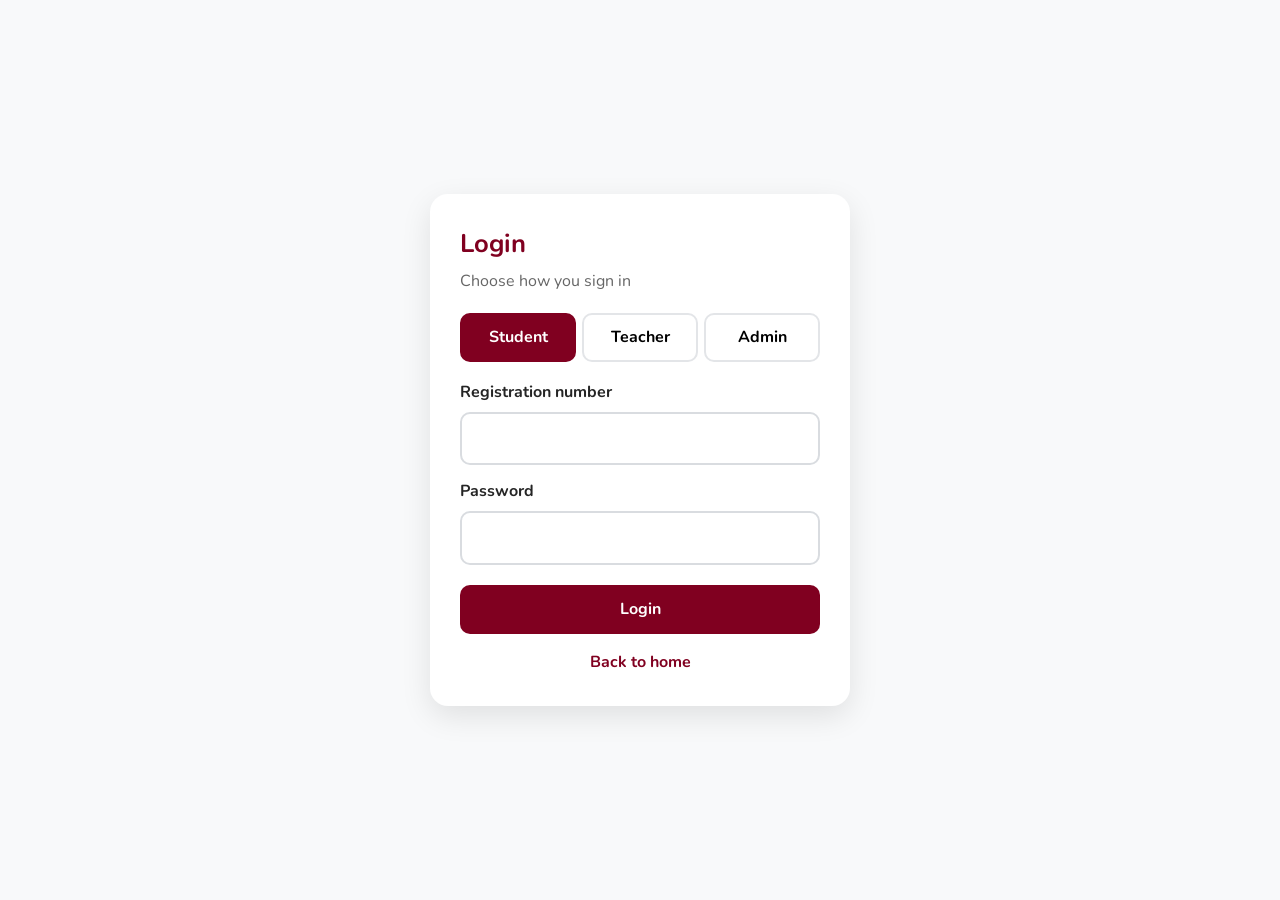
==== frontend/login.html @ 1044a9b7 "Initial commit - SR School Quiz Application" ====
<!DOCTYPE html>
<html lang="en"><head><meta charset="UTF-8"><meta name="viewport" content="width=device-width, initial-scale=1">
<title>Login</title><link href="https://fonts.googleapis.com/css2?family=Nunito:wght@400;600;700;800&display=swap" rel="stylesheet">
<link rel="stylesheet" href="style.css">
<style>
body{min-height:100vh;display:grid;place-items:center;background:var(--panel);padding:20px}
.box{background:#fff;width:100%;max-width:420px;border-radius:18px;padding:30px;box-shadow:0 10px 30px rgba(0,0,0,.1)}
.box h1{margin:0 0 4px;color:var(--primary);font-size:1.6rem}
.tabs{display:flex;gap:6px;margin:18px 0}.tabs button{flex:1;padding:10px;border:2px solid #e3e5e8;background:#fff;border-radius:10px;font:inherit;font-weight:700;cursor:pointer}
.tabs button.on{border-color:var(--primary);background:var(--primary);color:#fff}
label{display:block;font-weight:700;margin:14px 0 6px}input{width:100%;padding:12px;border:2px solid #d9dce0;border-radius:10px;font:inherit}
input:focus{outline:none;border-color:var(--primary)}
.msg{margin-top:14px;padding:10px 12px;border-radius:10px;display:none}.msg.err{display:block;background:#fdecee;color:var(--red)}.msg.ok{display:block;background:#e8f5ee;color:var(--green)}
.btn{width:100%;margin-top:20px}.back{display:block;text-align:center;margin-top:16px;color:var(--primary);font-weight:700}
</style></head><body>
<form class="box" id="f" novalidate>
  <h1 id="title">Login</h1><div style="color:#666">Choose how you sign in</div>
  <div class="tabs" id="tabs"><button type="button" data-r="student" class="on">Student</button><button type="button" data-r="teacher">Teacher</button><button type="button" data-r="admin">Admin</button></div>
  <label for="id" id="idl">Registration number</label><input id="id" autocomplete="username">
  <label for="pw">Password</label><input id="pw" type="password" autocomplete="current-password">
  <div class="msg" id="msg" role="alert"></div>
  <button class="btn btn-primary" id="go">Login</button>
  <a class="back" href="index.html">Back to home</a>
</form>
<script src="config.js"></script>
<script>
const DASH={student:"student-dashboard.html",teacher:"teacher-dashboard.html",admin:"admin-dashboard.html"};
const LABEL={student:"Registration number",teacher:"Registered email",admin:"Email"};
let role="student";const $=i=>document.getElementById(i);
$("tabs").onclick=e=>{const b=e.target.closest("button");if(!b)return;role=b.dataset.r;
  [...$("tabs").children].forEach(x=>x.classList.toggle("on",x===b));$("idl").textContent=LABEL[role];$("id").type=role==="student"?"text":"email";$("msg").className="msg";};
function show(t,c){$("msg").textContent=t;$("msg").className="msg "+c;}
$("f").onsubmit=async e=>{e.preventDefault();
  const identifier=$("id").value.trim(),password=$("pw").value;
  if(!identifier||!password)return show("Enter your "+LABEL[role].toLowerCase()+" and password.","err");
  $("go").disabled=true;
  try{
    const r=await fetch(API_BASE+"/auth/login/",{method:"POST",headers:{"Content-Type":"application/json"},body:JSON.stringify({role,identifier,password})});
    const d=await r.json();if(!r.ok)throw new Error(d.detail||"Login failed");
    sessionStorage.setItem("token",d.token);sessionStorage.setItem("role",d.role);sessionStorage.setItem("name",d.name);
    show("Welcome, "+d.name+"!","ok");
    fetch(DASH[role],{method:"HEAD"}).then(x=>{if(x.ok)location.href=DASH[role];else show("Logged in as "+d.name+" ("+role+"). Your dashboard page isn't built yet.","ok");}).catch(()=>{});
  }catch(err){show(err.message==="Failed to fetch"?"Can't reach the server. Is the backend running?":err.message,"err");}
  $("go").disabled=false;};
</script></body></html>
---- frontend/style.css ----
:root{--bg:#fff;--panel:#f8f9fa;--primary:#800020;--primary-d:#640019;--green:#198754;--red:#dc3545;--blue:#2563eb;--text:#252525}
*{box-sizing:border-box}html{scroll-behavior:smooth}
body{margin:0;font-family:"Nunito","Segoe UI",system-ui,sans-serif;color:var(--text);background:var(--bg);line-height:1.6}
a{color:inherit;text-decoration:none}
.btn{display:inline-block;border:0;border-radius:10px;padding:12px 26px;font:inherit;font-weight:700;cursor:pointer;transition:transform .15s,box-shadow .15s,background .15s}
.btn:hover{transform:translateY(-2px);box-shadow:0 6px 16px rgba(0,0,0,.15)}
.btn-primary{background:var(--primary);color:#fff}.btn-primary:hover{background:var(--primary-d)}
.btn-outline{background:#fff;color:var(--primary);border:2px solid var(--primary)}
.btn-success{background:var(--green);color:#fff}
#sidebar{position:fixed;inset:0 auto 0 0;width:240px;background:var(--primary);color:#fff;display:flex;flex-direction:column;padding:26px 18px;z-index:20;transition:transform .25s}
#sidebar .brand{display:flex;align-items:center;gap:10px;font-weight:800;font-size:1.15rem;margin-bottom:34px}
#sidebar .brand img{width:40px;height:40px;border-radius:8px;object-fit:cover;background:#fff}
#sidebar .logo-fallback{width:40px;height:40px;border-radius:8px;background:#fff;color:var(--primary);display:grid;place-items:center;font-size:1.3rem}
#sidebar nav a{display:block;padding:12px 16px;border-radius:10px;margin-bottom:6px;font-weight:600;transition:background .15s}
#sidebar nav a:hover{background:rgba(255,255,255,.16)}
#sidebar nav a.login{margin-top:14px;background:#fff;color:var(--primary);text-align:center}
#topbar{display:none}
.content{margin-left:240px}
section{padding:72px 6vw}
.alt{background:var(--panel)}
h2{font-size:2rem;margin:0 0 10px;color:var(--primary)}
.hero{display:grid;grid-template-columns:1.1fr .9fr;gap:30px;align-items:center;min-height:100vh;background:linear-gradient(180deg,#fff,#fbf3f5)}
.hero h1{font-size:clamp(2.2rem,5vw,3.6rem);line-height:1.1;margin:0 0 16px;color:var(--primary)}
.hero p{font-size:1.15rem;max-width:520px}.hero .cta{display:flex;gap:12px;flex-wrap:wrap;margin-top:24px}
.hero svg{width:100%;height:auto;max-height:460px}
.stats{display:grid;grid-template-columns:repeat(auto-fit,minmax(170px,1fr));gap:18px;margin-top:-1px}
.stat{background:#fff;border-radius:16px;padding:22px;text-align:center;box-shadow:0 4px 14px rgba(0,0,0,.07)}
.stat b{display:block;font-size:2.1rem;color:var(--primary)}
.grid{display:grid;grid-template-columns:repeat(auto-fit,minmax(250px,1fr));gap:20px;margin-top:28px}
.card{background:#fff;border-radius:16px;padding:24px;box-shadow:0 4px 14px rgba(0,0,0,.07);border-top:4px solid var(--primary);transition:transform .2s}
.card:hover{transform:translateY(-4px)}
.card h3{margin:6px 0;font-size:1.15rem}.card .ic{font-size:1.9rem}
.step{display:flex;gap:16px;align-items:flex-start;margin-top:18px}
.step span{flex:0 0 42px;height:42px;border-radius:50%;background:var(--green);color:#fff;font-weight:800;display:grid;place-items:center}
footer{background:#2b0b14;color:#f3dfe4;padding:34px 6vw;text-align:center}
@media(max-width:860px){
 #topbar{display:flex;position:fixed;top:0;left:0;right:0;height:58px;background:var(--primary);color:#fff;align-items:center;justify-content:space-between;padding:0 16px;z-index:30;font-weight:800}
 #topbar button{background:none;border:0;color:#fff;font-size:1.6rem;cursor:pointer}
 #sidebar{transform:translateX(-100%);padding-top:76px}#sidebar.open{transform:none}
 .content{margin-left:0;padding-top:58px}.hero{grid-template-columns:1fr;min-height:auto}
}
@media(prefers-reduced-motion:reduce){*{transition:none!important;scroll-behavior:auto!important}}
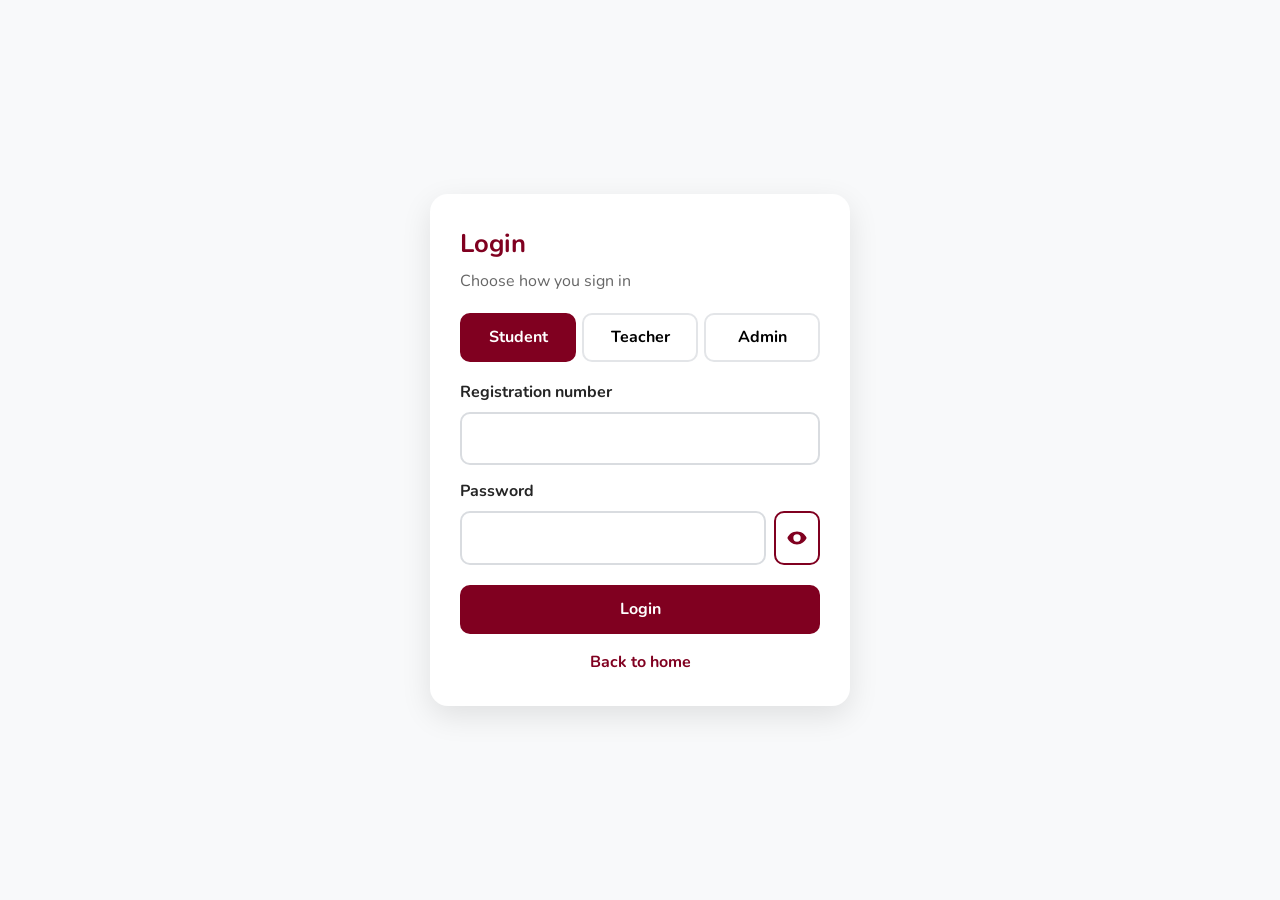
==== commit 8cc06095: "second commit" ====
--- a/frontend/login.html
+++ b/frontend/login.html
@@ -10,6 +10,10 @@
 .tabs button.on{border-color:var(--primary);background:var(--primary);color:#fff}
 label{display:block;font-weight:700;margin:14px 0 6px}input{width:100%;padding:12px;border:2px solid #d9dce0;border-radius:10px;font:inherit}
 input:focus{outline:none;border-color:var(--primary)}
+.password-field{display:flex;gap:8px}.password-field input{flex:1;min-width:0}
+.password-toggle{display:flex;align-items:center;justify-content:center;min-width:46px;border:2px solid var(--primary);border-radius:10px;background:#fff;color:var(--primary);cursor:pointer}
+.password-toggle svg{display:block}
+.password-toggle:focus{outline:2px solid var(--primary);outline-offset:2px}
 .msg{margin-top:14px;padding:10px 12px;border-radius:10px;display:none}.msg.err{display:block;background:#fdecee;color:var(--red)}.msg.ok{display:block;background:#e8f5ee;color:var(--green)}
 .btn{width:100%;margin-top:20px}.back{display:block;text-align:center;margin-top:16px;color:var(--primary);font-weight:700}
 </style></head><body>
@@ -17,7 +21,7 @@
   <h1 id="title">Login</h1><div style="color:#666">Choose how you sign in</div>
   <div class="tabs" id="tabs"><button type="button" data-r="student" class="on">Student</button><button type="button" data-r="teacher">Teacher</button><button type="button" data-r="admin">Admin</button></div>
   <label for="id" id="idl">Registration number</label><input id="id" autocomplete="username">
-  <label for="pw">Password</label><input id="pw" type="password" autocomplete="current-password">
+  <label for="pw">Password</label><div class="password-field"><input id="pw" type="password" autocomplete="current-password"><button type="button" class="password-toggle" id="toggle-password" aria-label="Show password" title="Show password"><svg aria-hidden="true" viewBox="0 0 24 24" width="22" height="22" fill="currentColor"><path d="M12 5c-5 0-8.8 3.1-10.5 7C3.2 15.9 7 19 12 19s8.8-3.1 10.5-7C20.8 8.1 17 5 12 5Zm0 11a4 4 0 1 1 0-8 4 4 0 0 1 0 8Z"/></svg></button></div>
   <div class="msg" id="msg" role="alert"></div>
   <button class="btn btn-primary" id="go">Login</button>
   <a class="back" href="index.html">Back to home</a>
@@ -27,6 +31,10 @@
 const DASH={student:"student-dashboard.html",teacher:"teacher-dashboard.html",admin:"admin-dashboard.html"};
 const LABEL={student:"Registration number",teacher:"Registered email",admin:"Email"};
 let role="student";const $=i=>document.getElementById(i);
+$("toggle-password").onclick=()=>{const input=$("pw"),visible=input.type==="password";input.type=visible?"text":"password";
+  $("toggle-password").setAttribute("aria-label",visible?"Hide password":"Show password");
+  $("toggle-password").title=visible?"Hide password":"Show password";
+  $("toggle-password").setAttribute("aria-pressed",visible);};
 $("tabs").onclick=e=>{const b=e.target.closest("button");if(!b)return;role=b.dataset.r;
   [...$("tabs").children].forEach(x=>x.classList.toggle("on",x===b));$("idl").textContent=LABEL[role];$("id").type=role==="student"?"text":"email";$("msg").className="msg";};
 function show(t,c){$("msg").textContent=t;$("msg").className="msg "+c;}
